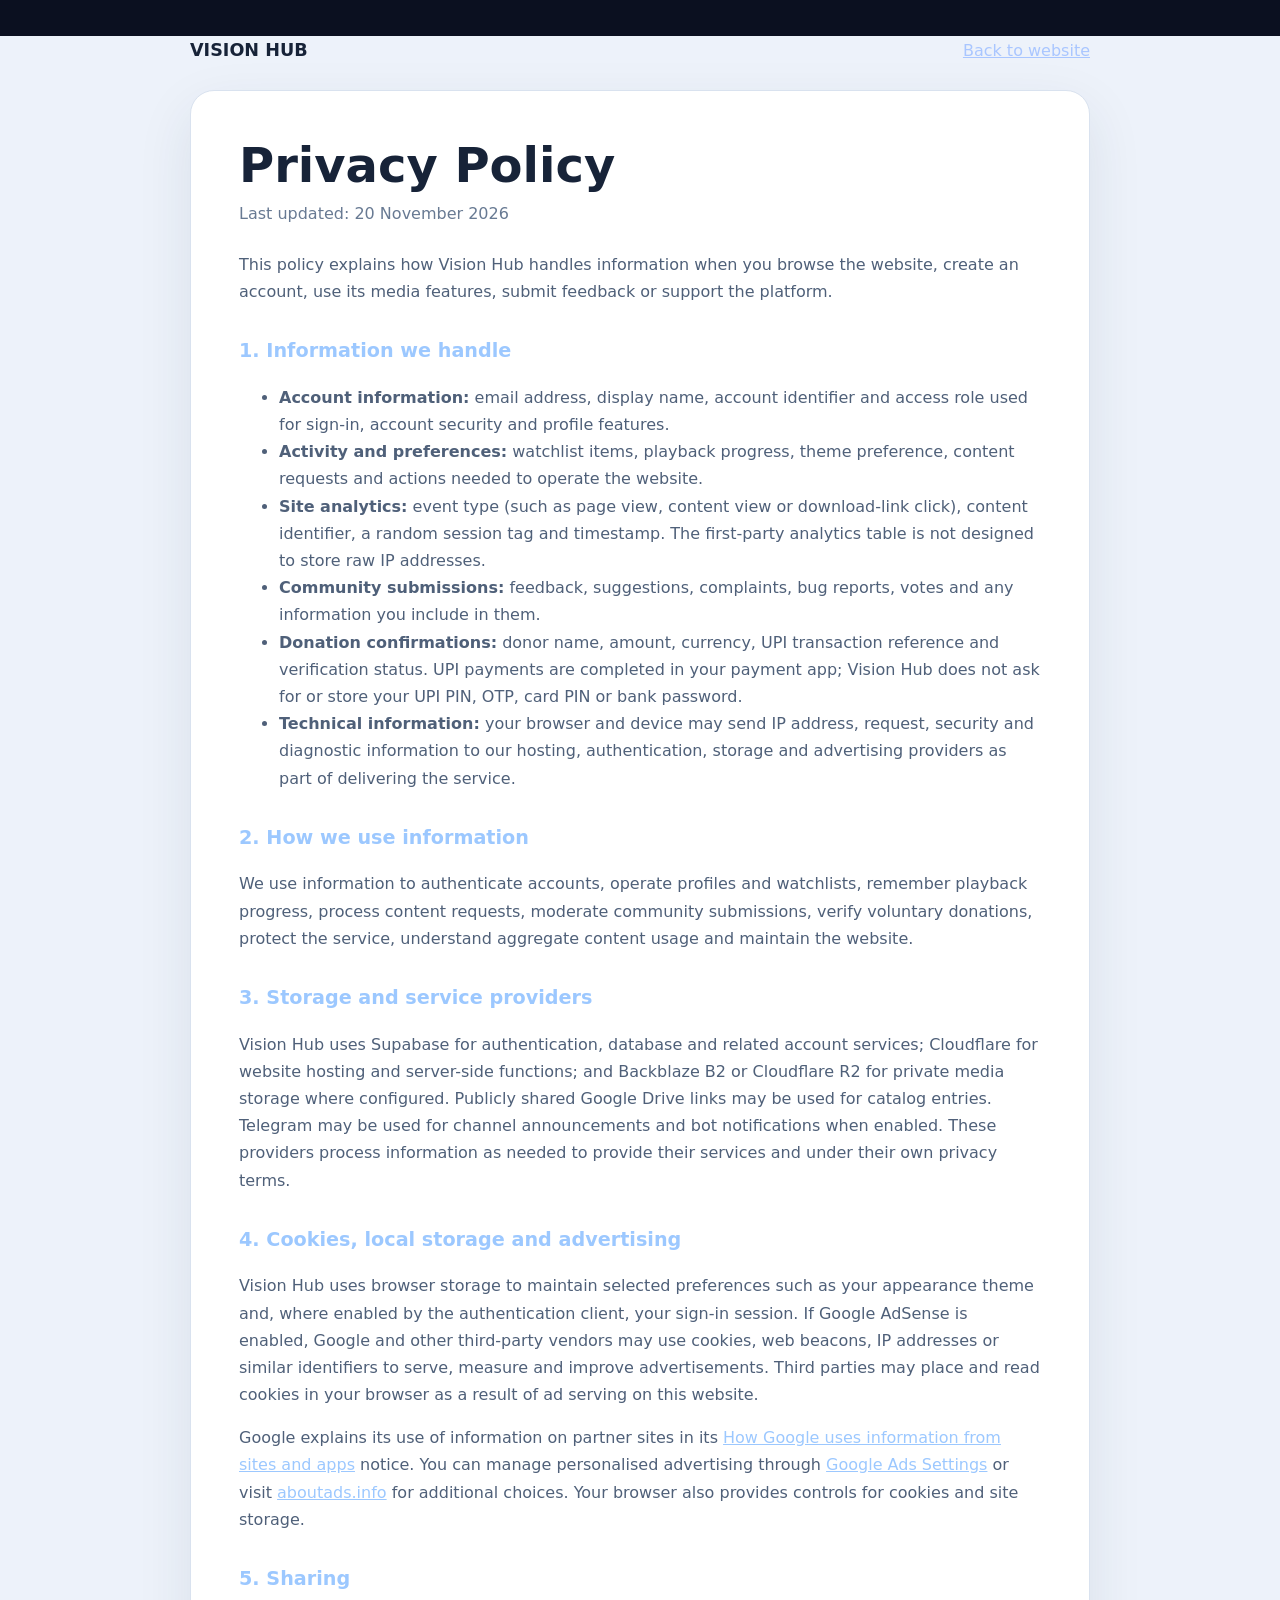
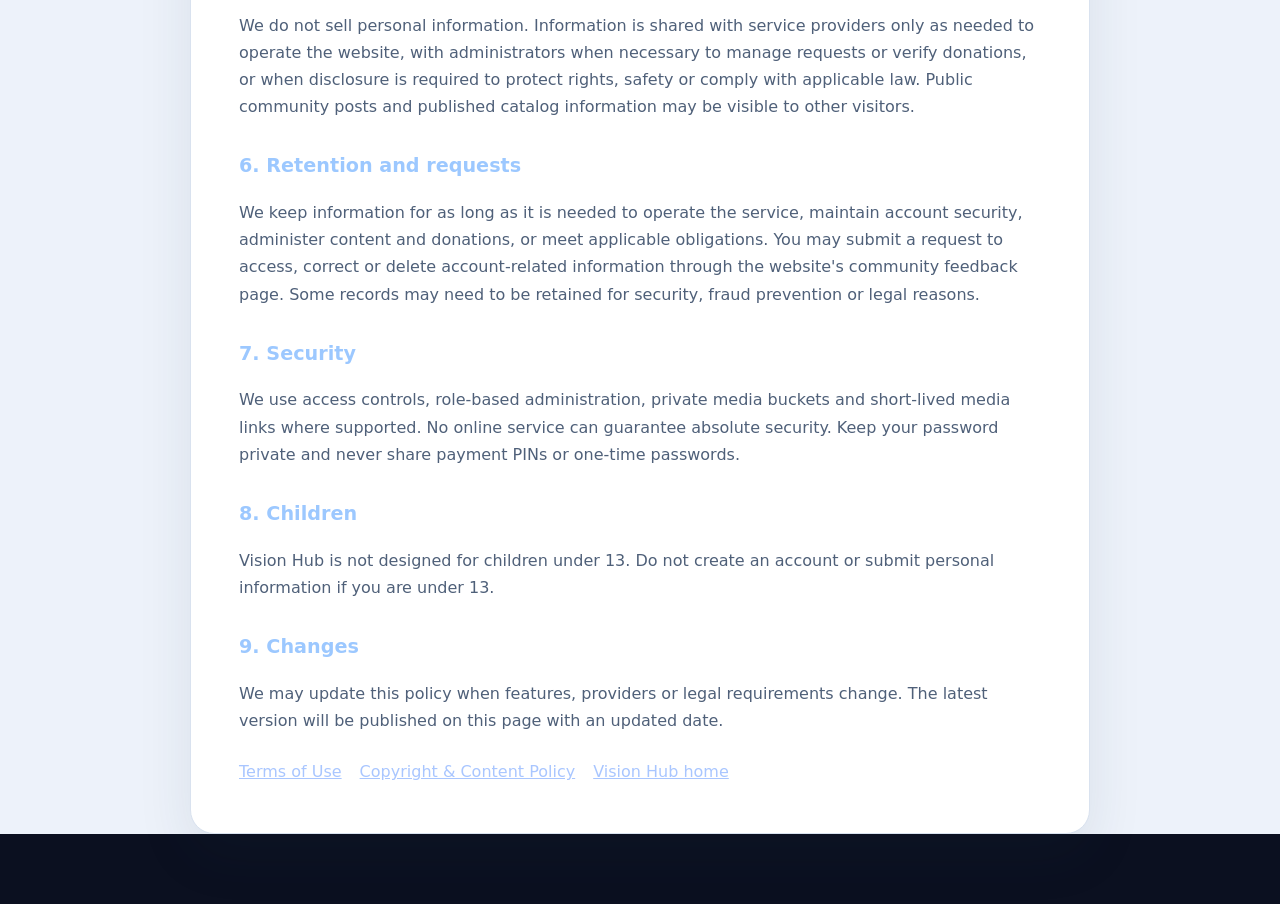
==== privacy.html @ 976dfe55 "Add privacy policy with AdSense and data disclosures" ====
<!doctype html>
<html lang="en">
<head>
<meta charset="utf-8"><meta name="viewport" content="width=device-width,initial-scale=1">
<meta name="robots" content="index,follow">
<title>Privacy Policy | Vision Hub</title>
<meta name="description" content="How Vision Hub handles account data, viewing activity, storage, donations and advertising technologies.">
<style>
:root{color-scheme:dark light;font-family:Inter,system-ui,-apple-system,Segoe UI,sans-serif;background:#0b1020;color:#edf2ff}*{box-sizing:border-box}body{margin:0;background:radial-gradient(circle at 10% 0%,#24345a 0,transparent 36%),#0b1020;line-height:1.7}.wrap{width:min(900px,calc(100% - 32px));margin:36px auto 70px}.top{display:flex;justify-content:space-between;align-items:center;gap:16px;margin-bottom:24px}.brand{font-weight:850;font-size:1.1rem;color:#fff;text-decoration:none}.top a:last-child{color:#a9c6ff}.sheet{padding:clamp(22px,5vw,48px);border:1px solid #ffffff20;border-radius:24px;background:#111b2deF;box-shadow:0 24px 80px #0006}h1{font-size:clamp(2rem,5vw,3rem);line-height:1.1;margin:0 0 8px}h2{margin:30px 0 8px;font-size:1.2rem;color:#9cc8ff}p,li{color:#c6d2e6}a{color:#9cc8ff}small{color:#9aa9c0}.updated{margin:0 0 24px;color:#94a6c2}.footer{margin-top:24px;display:flex;gap:18px;flex-wrap:wrap}.footer a{color:#a9c6ff}@media(prefers-color-scheme:light){body{background:#edf2fa;color:#172338}.sheet{background:#fff;border-color:#d9e2ef;box-shadow:0 20px 55px #24324a18}p,li{color:#4f6079}.brand{color:#172338}.updated,small{color:#687a93}}
</style>
</head>
<body><main class="wrap">
<header class="top"><a class="brand" href="/">VISION HUB</a><a href="/">Back to website</a></header>
<article class="sheet">
<h1>Privacy Policy</h1>
<p class="updated">Last updated: 20 November 2026</p>
<p>This policy explains how Vision Hub handles information when you browse the website, create an account, use its media features, submit feedback or support the platform.</p>

<h2>1. Information we handle</h2>
<ul>
<li><strong>Account information:</strong> email address, display name, account identifier and access role used for sign-in, account security and profile features.</li>
<li><strong>Activity and preferences:</strong> watchlist items, playback progress, theme preference, content requests and actions needed to operate the website.</li>
<li><strong>Site analytics:</strong> event type (such as page view, content view or download-link click), content identifier, a random session tag and timestamp. The first-party analytics table is not designed to store raw IP addresses.</li>
<li><strong>Community submissions:</strong> feedback, suggestions, complaints, bug reports, votes and any information you include in them.</li>
<li><strong>Donation confirmations:</strong> donor name, amount, currency, UPI transaction reference and verification status. UPI payments are completed in your payment app; Vision Hub does not ask for or store your UPI PIN, OTP, card PIN or bank password.</li>
<li><strong>Technical information:</strong> your browser and device may send IP address, request, security and diagnostic information to our hosting, authentication, storage and advertising providers as part of delivering the service.</li>
</ul>

<h2>2. How we use information</h2>
<p>We use information to authenticate accounts, operate profiles and watchlists, remember playback progress, process content requests, moderate community submissions, verify voluntary donations, protect the service, understand aggregate content usage and maintain the website.</p>

<h2>3. Storage and service providers</h2>
<p>Vision Hub uses Supabase for authentication, database and related account services; Cloudflare for website hosting and server-side functions; and Backblaze B2 or Cloudflare R2 for private media storage where configured. Publicly shared Google Drive links may be used for catalog entries. Telegram may be used for channel announcements and bot notifications when enabled. These providers process information as needed to provide their services and under their own privacy terms.</p>

<h2>4. Cookies, local storage and advertising</h2>
<p>Vision Hub uses browser storage to maintain selected preferences such as your appearance theme and, where enabled by the authentication client, your sign-in session. If Google AdSense is enabled, Google and other third-party vendors may use cookies, web beacons, IP addresses or similar identifiers to serve, measure and improve advertisements. Third parties may place and read cookies in your browser as a result of ad serving on this website.</p>
<p>Google explains its use of information on partner sites in its <a href="https://policies.google.com/technologies/partner-sites" target="_blank" rel="noopener noreferrer">How Google uses information from sites and apps</a> notice. You can manage personalised advertising through <a href="https://adssettings.google.com/" target="_blank" rel="noopener noreferrer">Google Ads Settings</a> or visit <a href="https://www.aboutads.info/choices/" target="_blank" rel="noopener noreferrer">aboutads.info</a> for additional choices. Your browser also provides controls for cookies and site storage.</p>

<h2>5. Sharing</h2>
<p>We do not sell personal information. Information is shared with service providers only as needed to operate the website, with administrators when necessary to manage requests or verify donations, or when disclosure is required to protect rights, safety or comply with applicable law. Public community posts and published catalog information may be visible to other visitors.</p>

<h2>6. Retention and requests</h2>
<p>We keep information for as long as it is needed to operate the service, maintain account security, administer content and donations, or meet applicable obligations. You may submit a request to access, correct or delete account-related information through the website's community feedback page. Some records may need to be retained for security, fraud prevention or legal reasons.</p>

<h2>7. Security</h2>
<p>We use access controls, role-based administration, private media buckets and short-lived media links where supported. No online service can guarantee absolute security. Keep your password private and never share payment PINs or one-time passwords.</p>

<h2>8. Children</h2>
<p>Vision Hub is not designed for children under 13. Do not create an account or submit personal information if you are under 13.</p>

<h2>9. Changes</h2>
<p>We may update this policy when features, providers or legal requirements change. The latest version will be published on this page with an updated date.</p>
<div class="footer"><a href="/terms.html">Terms of Use</a><a href="/copyright.html">Copyright & Content Policy</a><a href="/">Vision Hub home</a></div>
</article></main></body></html>
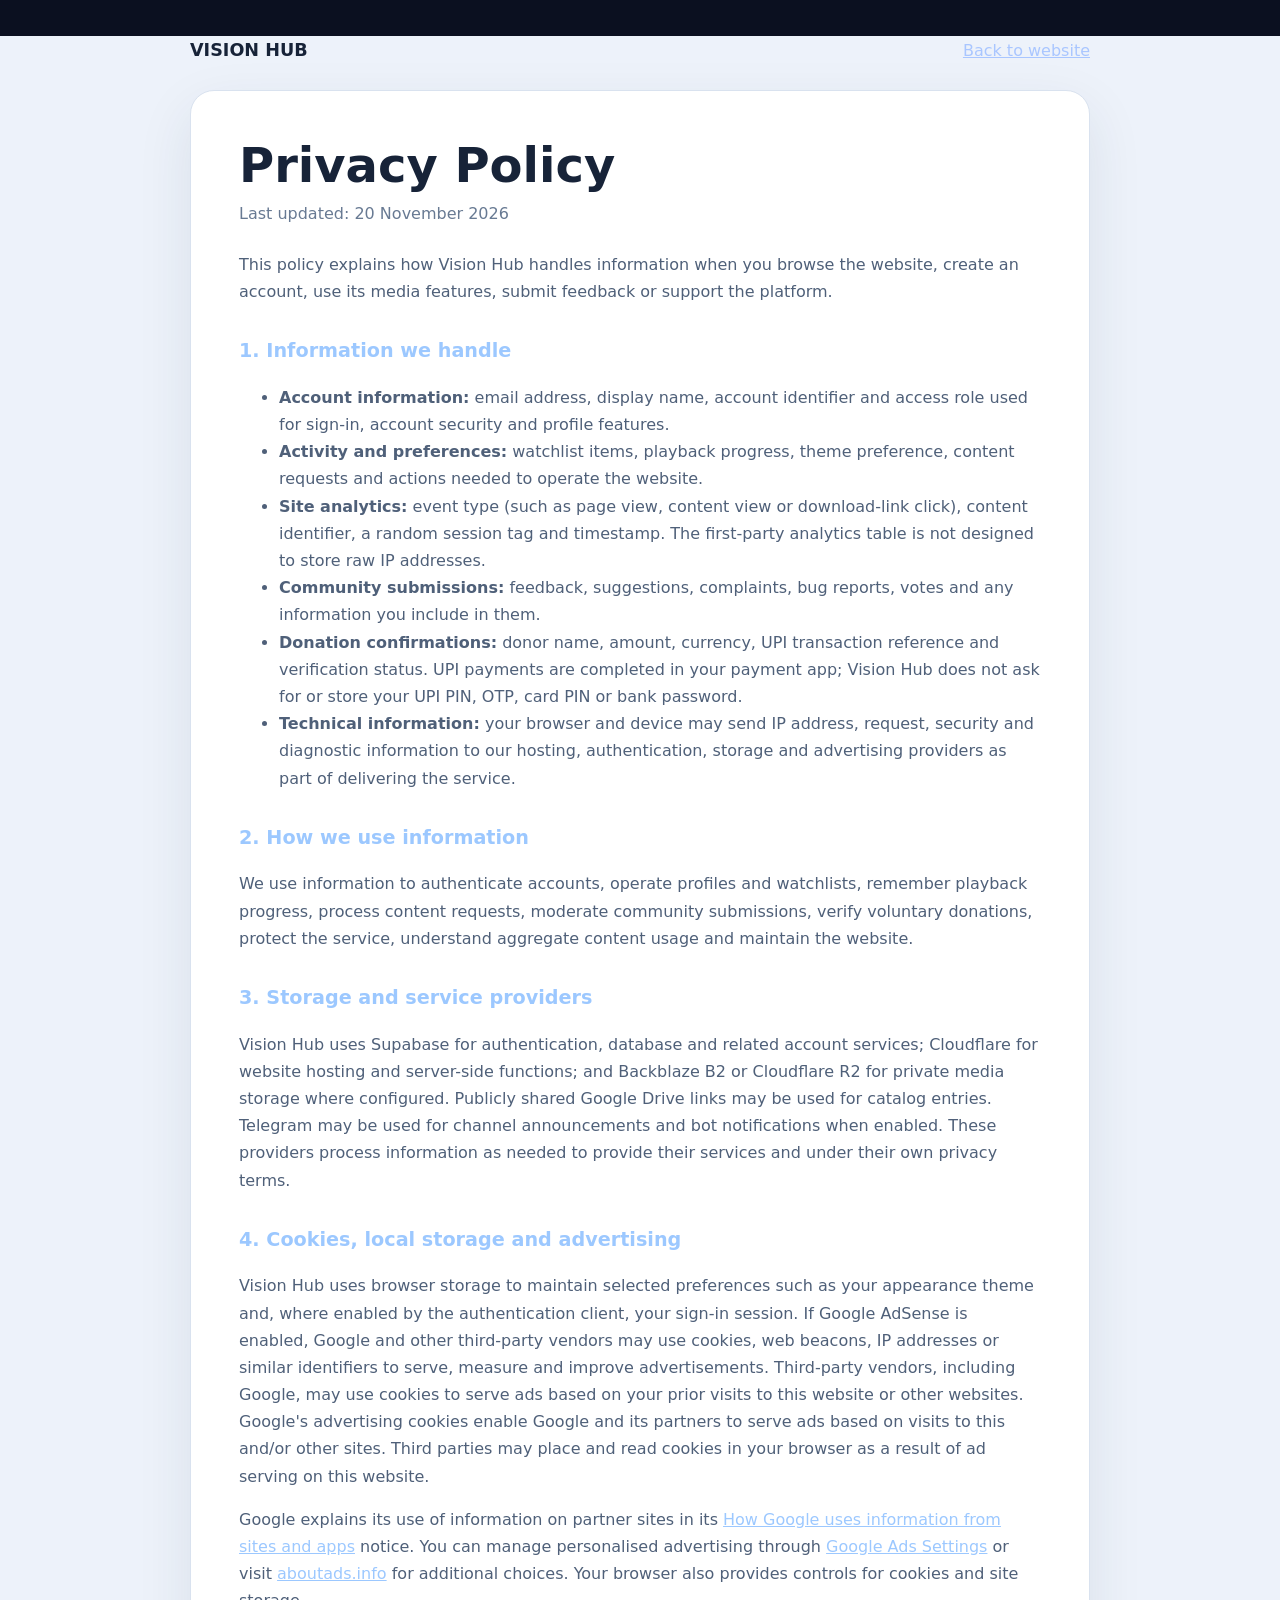
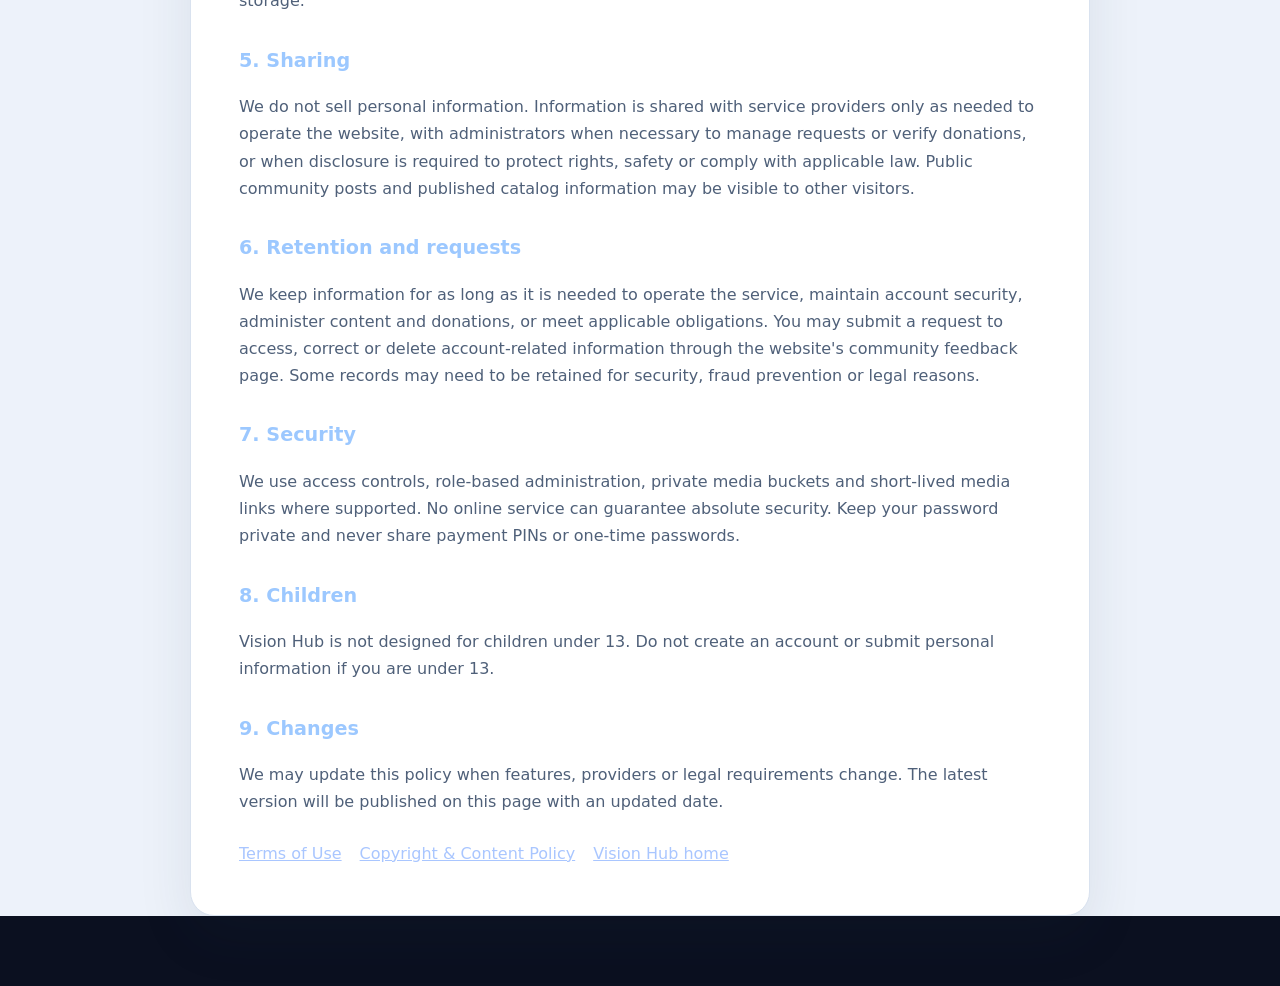
==== commit d5d1231b: "Align privacy advertising disclosure with Google AdSense requirements" ====
--- a/privacy.html
+++ b/privacy.html
@@ -33,7 +33,7 @@
 <p>Vision Hub uses Supabase for authentication, database and related account services; Cloudflare for website hosting and server-side functions; and Backblaze B2 or Cloudflare R2 for private media storage where configured. Publicly shared Google Drive links may be used for catalog entries. Telegram may be used for channel announcements and bot notifications when enabled. These providers process information as needed to provide their services and under their own privacy terms.</p>
 
 <h2>4. Cookies, local storage and advertising</h2>
-<p>Vision Hub uses browser storage to maintain selected preferences such as your appearance theme and, where enabled by the authentication client, your sign-in session. If Google AdSense is enabled, Google and other third-party vendors may use cookies, web beacons, IP addresses or similar identifiers to serve, measure and improve advertisements. Third parties may place and read cookies in your browser as a result of ad serving on this website.</p>
+<p>Vision Hub uses browser storage to maintain selected preferences such as your appearance theme and, where enabled by the authentication client, your sign-in session. If Google AdSense is enabled, Google and other third-party vendors may use cookies, web beacons, IP addresses or similar identifiers to serve, measure and improve advertisements. Third-party vendors, including Google, may use cookies to serve ads based on your prior visits to this website or other websites. Google's advertising cookies enable Google and its partners to serve ads based on visits to this and/or other sites. Third parties may place and read cookies in your browser as a result of ad serving on this website.</p>
 <p>Google explains its use of information on partner sites in its <a href="https://policies.google.com/technologies/partner-sites" target="_blank" rel="noopener noreferrer">How Google uses information from sites and apps</a> notice. You can manage personalised advertising through <a href="https://adssettings.google.com/" target="_blank" rel="noopener noreferrer">Google Ads Settings</a> or visit <a href="https://www.aboutads.info/choices/" target="_blank" rel="noopener noreferrer">aboutads.info</a> for additional choices. Your browser also provides controls for cookies and site storage.</p>
 
 <h2>5. Sharing</h2>
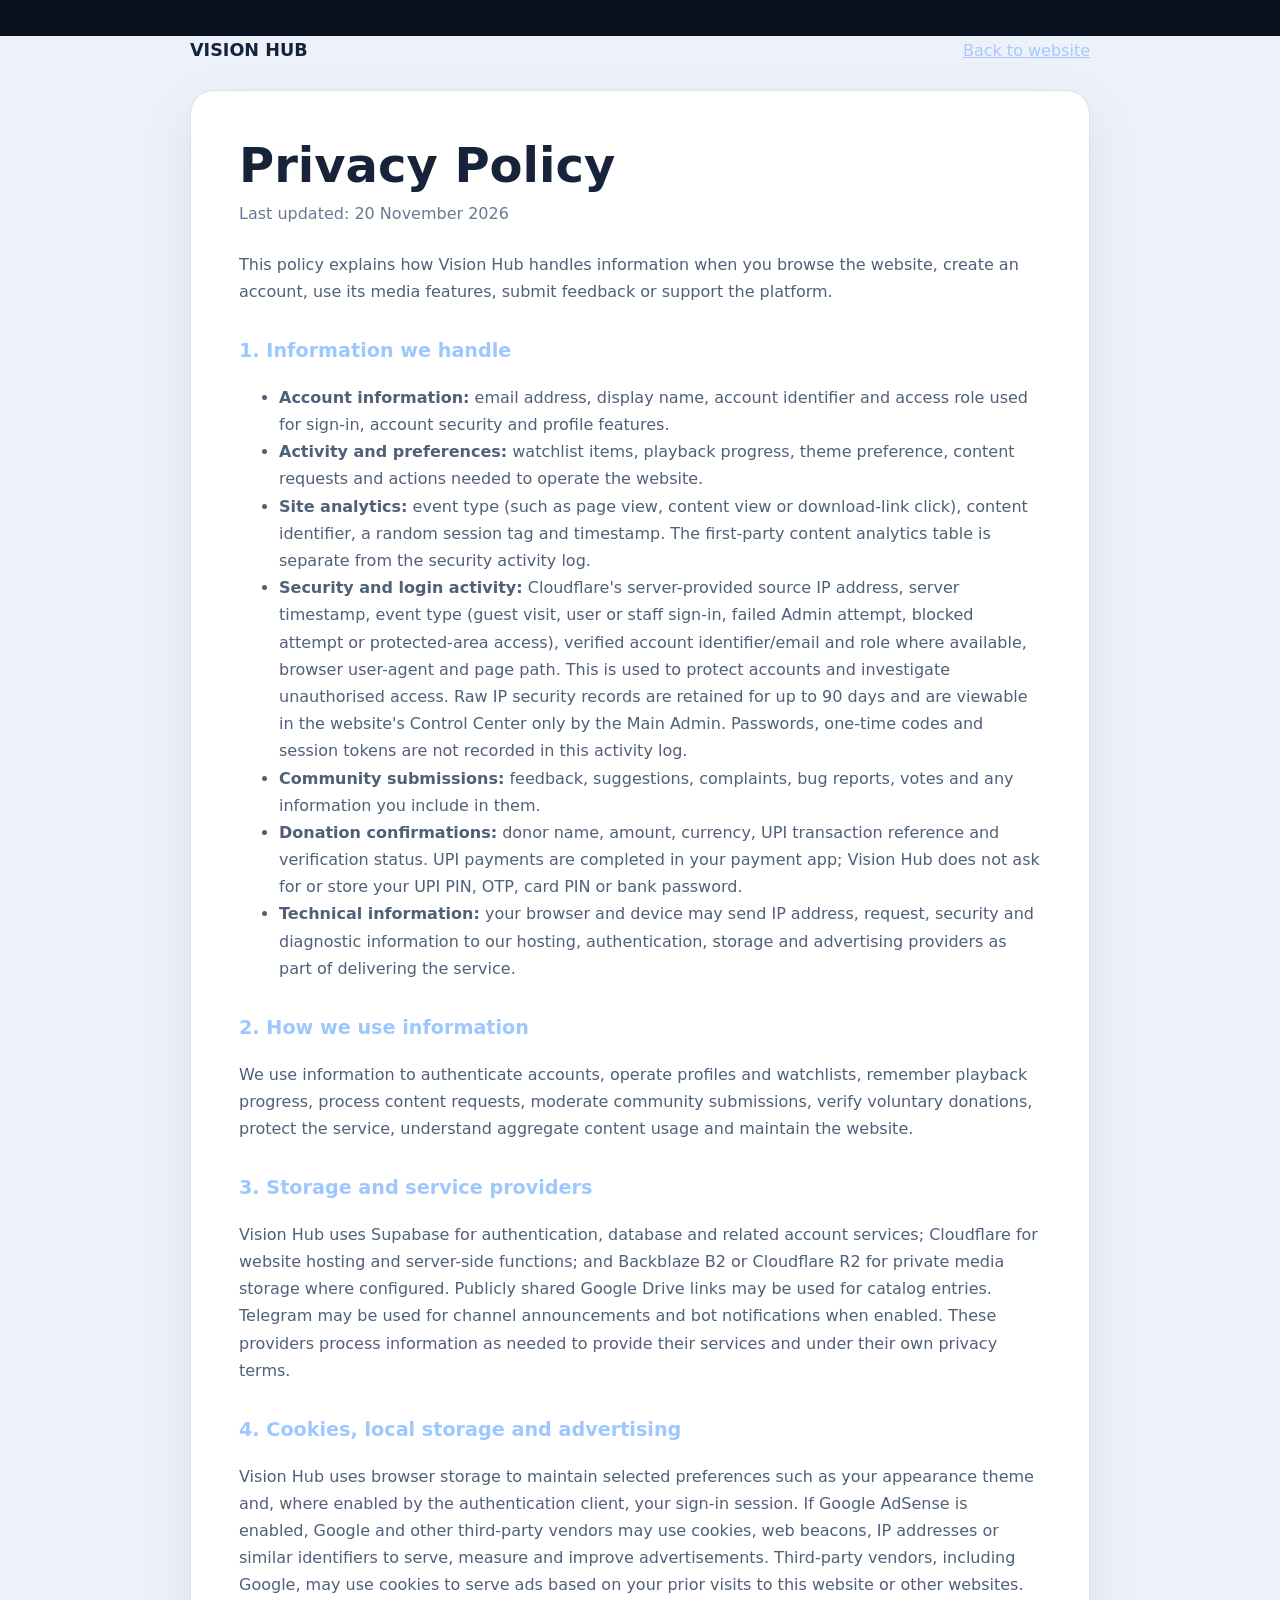
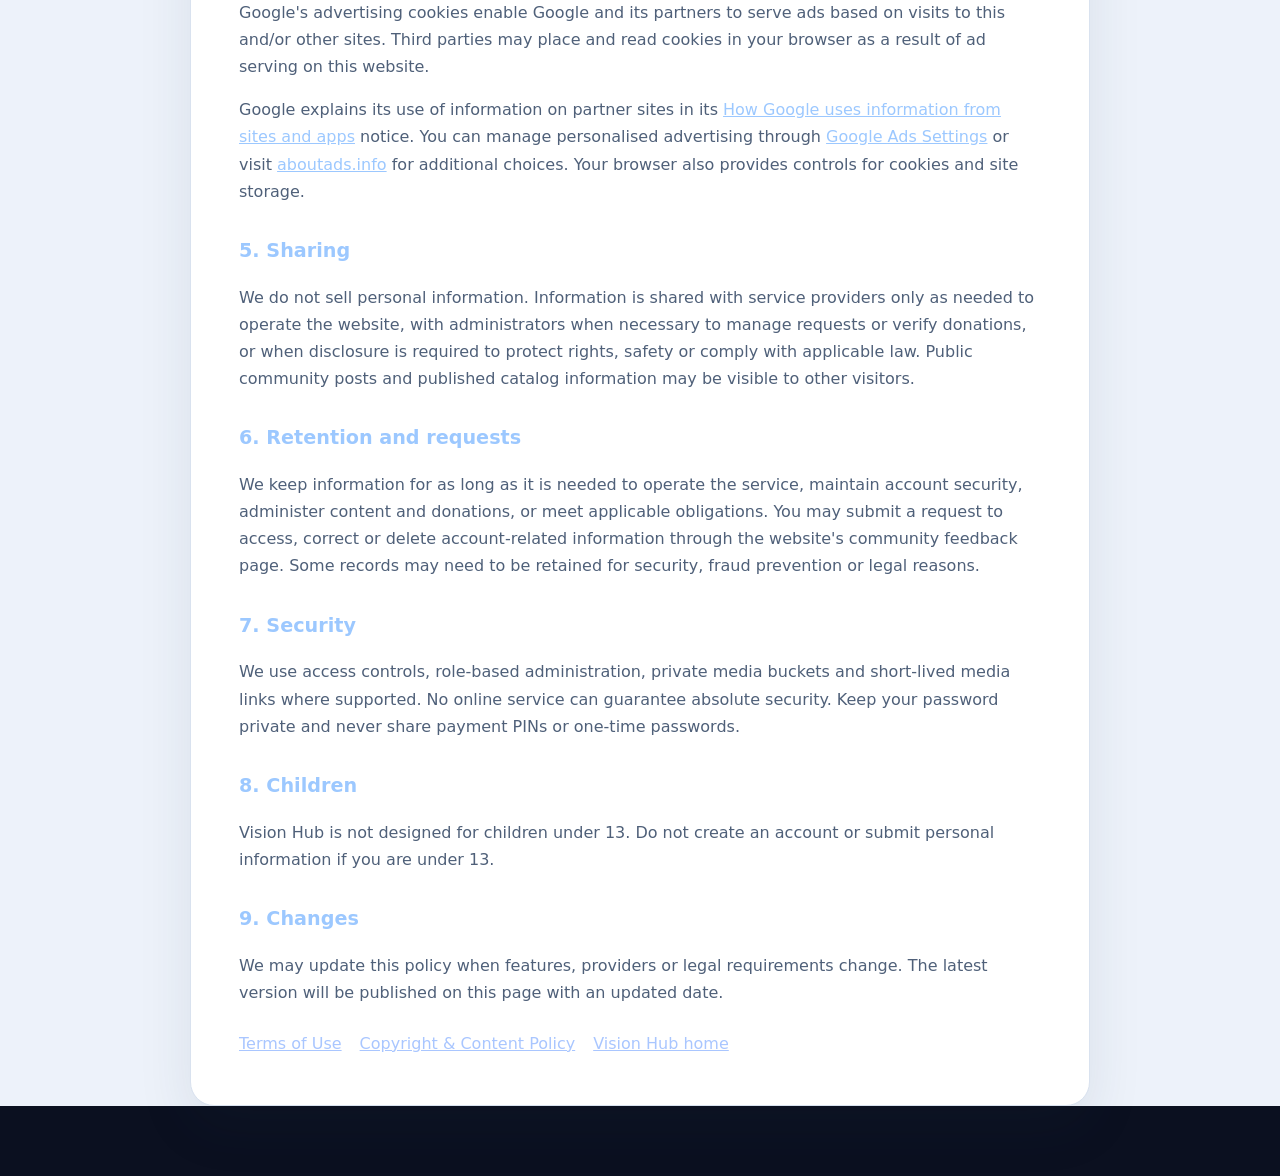
==== commit e6450c76: "Disclose security IP and login activity collection and retention" ====
--- a/privacy.html
+++ b/privacy.html
@@ -20,7 +20,8 @@
 <ul>
 <li><strong>Account information:</strong> email address, display name, account identifier and access role used for sign-in, account security and profile features.</li>
 <li><strong>Activity and preferences:</strong> watchlist items, playback progress, theme preference, content requests and actions needed to operate the website.</li>
-<li><strong>Site analytics:</strong> event type (such as page view, content view or download-link click), content identifier, a random session tag and timestamp. The first-party analytics table is not designed to store raw IP addresses.</li>
+<li><strong>Site analytics:</strong> event type (such as page view, content view or download-link click), content identifier, a random session tag and timestamp. The first-party content analytics table is separate from the security activity log.</li>
+<li><strong>Security and login activity:</strong> Cloudflare's server-provided source IP address, server timestamp, event type (guest visit, user or staff sign-in, failed Admin attempt, blocked attempt or protected-area access), verified account identifier/email and role where available, browser user-agent and page path. This is used to protect accounts and investigate unauthorised access. Raw IP security records are retained for up to 90 days and are viewable in the website's Control Center only by the Main Admin. Passwords, one-time codes and session tokens are not recorded in this activity log.</li>
 <li><strong>Community submissions:</strong> feedback, suggestions, complaints, bug reports, votes and any information you include in them.</li>
 <li><strong>Donation confirmations:</strong> donor name, amount, currency, UPI transaction reference and verification status. UPI payments are completed in your payment app; Vision Hub does not ask for or store your UPI PIN, OTP, card PIN or bank password.</li>
 <li><strong>Technical information:</strong> your browser and device may send IP address, request, security and diagnostic information to our hosting, authentication, storage and advertising providers as part of delivering the service.</li>
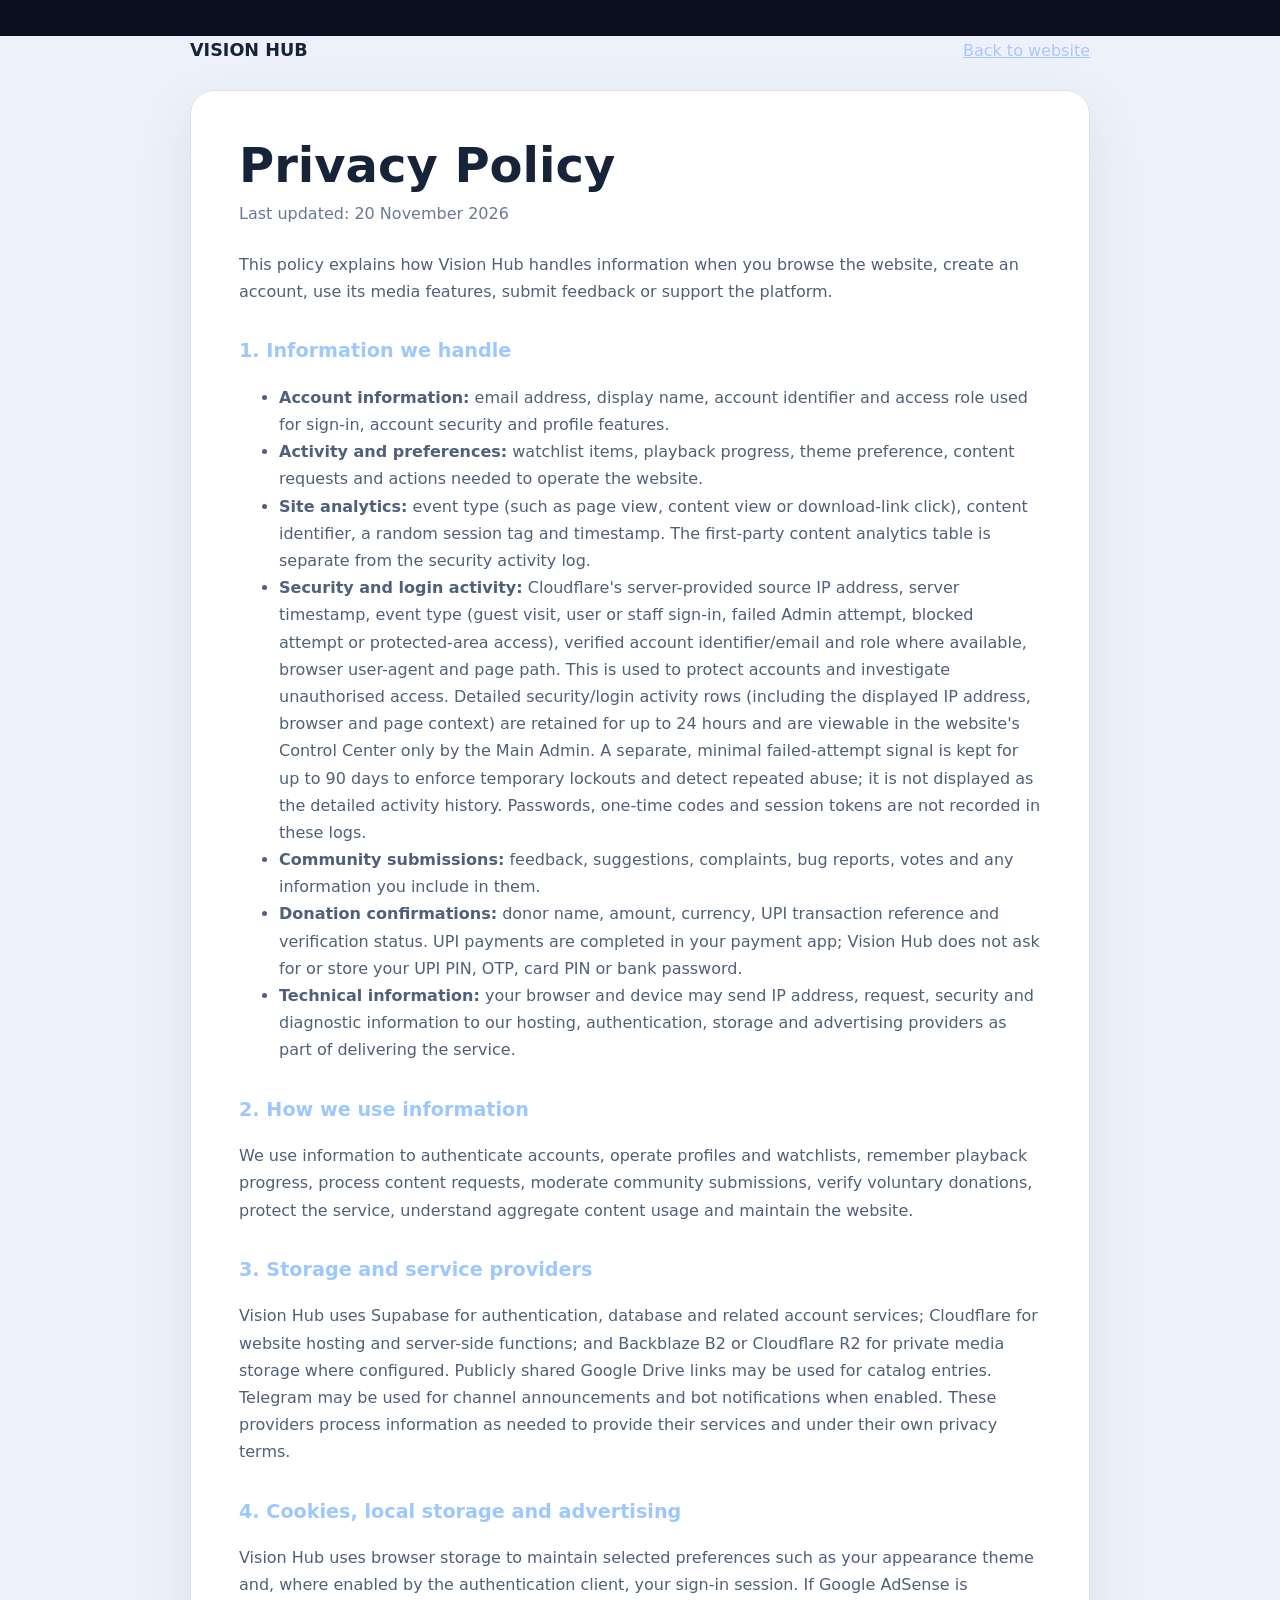
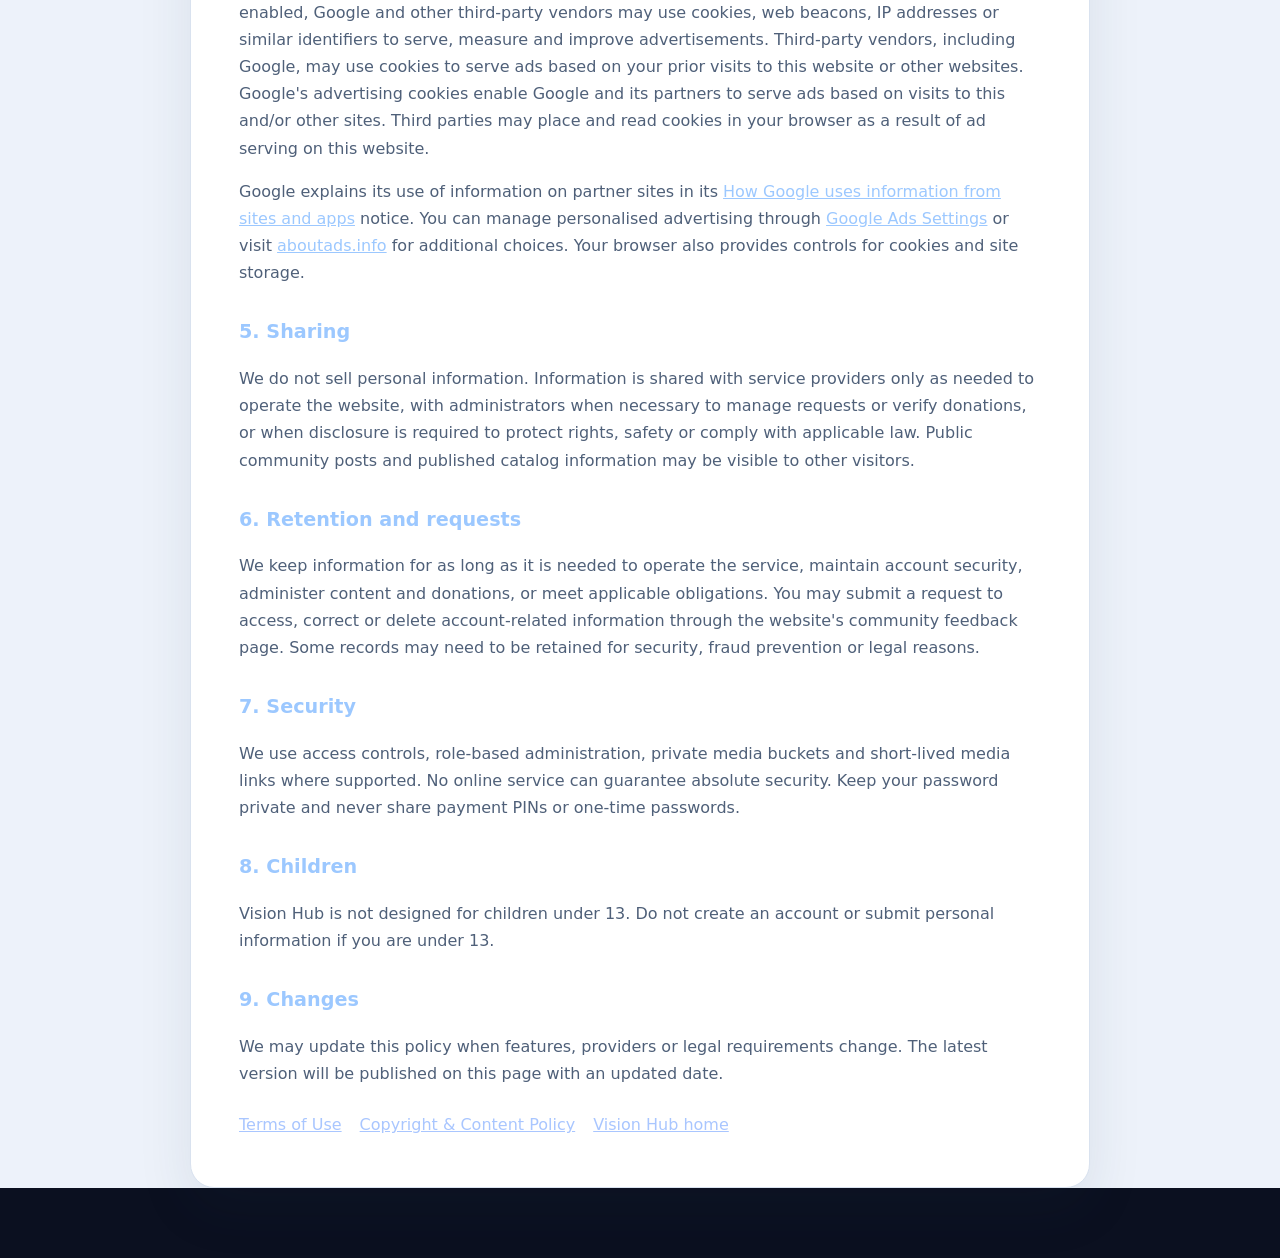
==== commit e41892ec: "Clarify 24-hour activity retention and 90-day lockout metadata" ====
--- a/privacy.html
+++ b/privacy.html
@@ -21,7 +21,7 @@
 <li><strong>Account information:</strong> email address, display name, account identifier and access role used for sign-in, account security and profile features.</li>
 <li><strong>Activity and preferences:</strong> watchlist items, playback progress, theme preference, content requests and actions needed to operate the website.</li>
 <li><strong>Site analytics:</strong> event type (such as page view, content view or download-link click), content identifier, a random session tag and timestamp. The first-party content analytics table is separate from the security activity log.</li>
-<li><strong>Security and login activity:</strong> Cloudflare's server-provided source IP address, server timestamp, event type (guest visit, user or staff sign-in, failed Admin attempt, blocked attempt or protected-area access), verified account identifier/email and role where available, browser user-agent and page path. This is used to protect accounts and investigate unauthorised access. Raw IP security records are retained for up to 90 days and are viewable in the website's Control Center only by the Main Admin. Passwords, one-time codes and session tokens are not recorded in this activity log.</li>
+<li><strong>Security and login activity:</strong> Cloudflare's server-provided source IP address, server timestamp, event type (guest visit, user or staff sign-in, failed Admin attempt, blocked attempt or protected-area access), verified account identifier/email and role where available, browser user-agent and page path. This is used to protect accounts and investigate unauthorised access. Detailed security/login activity rows (including the displayed IP address, browser and page context) are retained for up to 24 hours and are viewable in the website's Control Center only by the Main Admin. A separate, minimal failed-attempt signal is kept for up to 90 days to enforce temporary lockouts and detect repeated abuse; it is not displayed as the detailed activity history. Passwords, one-time codes and session tokens are not recorded in these logs.</li>
 <li><strong>Community submissions:</strong> feedback, suggestions, complaints, bug reports, votes and any information you include in them.</li>
 <li><strong>Donation confirmations:</strong> donor name, amount, currency, UPI transaction reference and verification status. UPI payments are completed in your payment app; Vision Hub does not ask for or store your UPI PIN, OTP, card PIN or bank password.</li>
 <li><strong>Technical information:</strong> your browser and device may send IP address, request, security and diagnostic information to our hosting, authentication, storage and advertising providers as part of delivering the service.</li>
